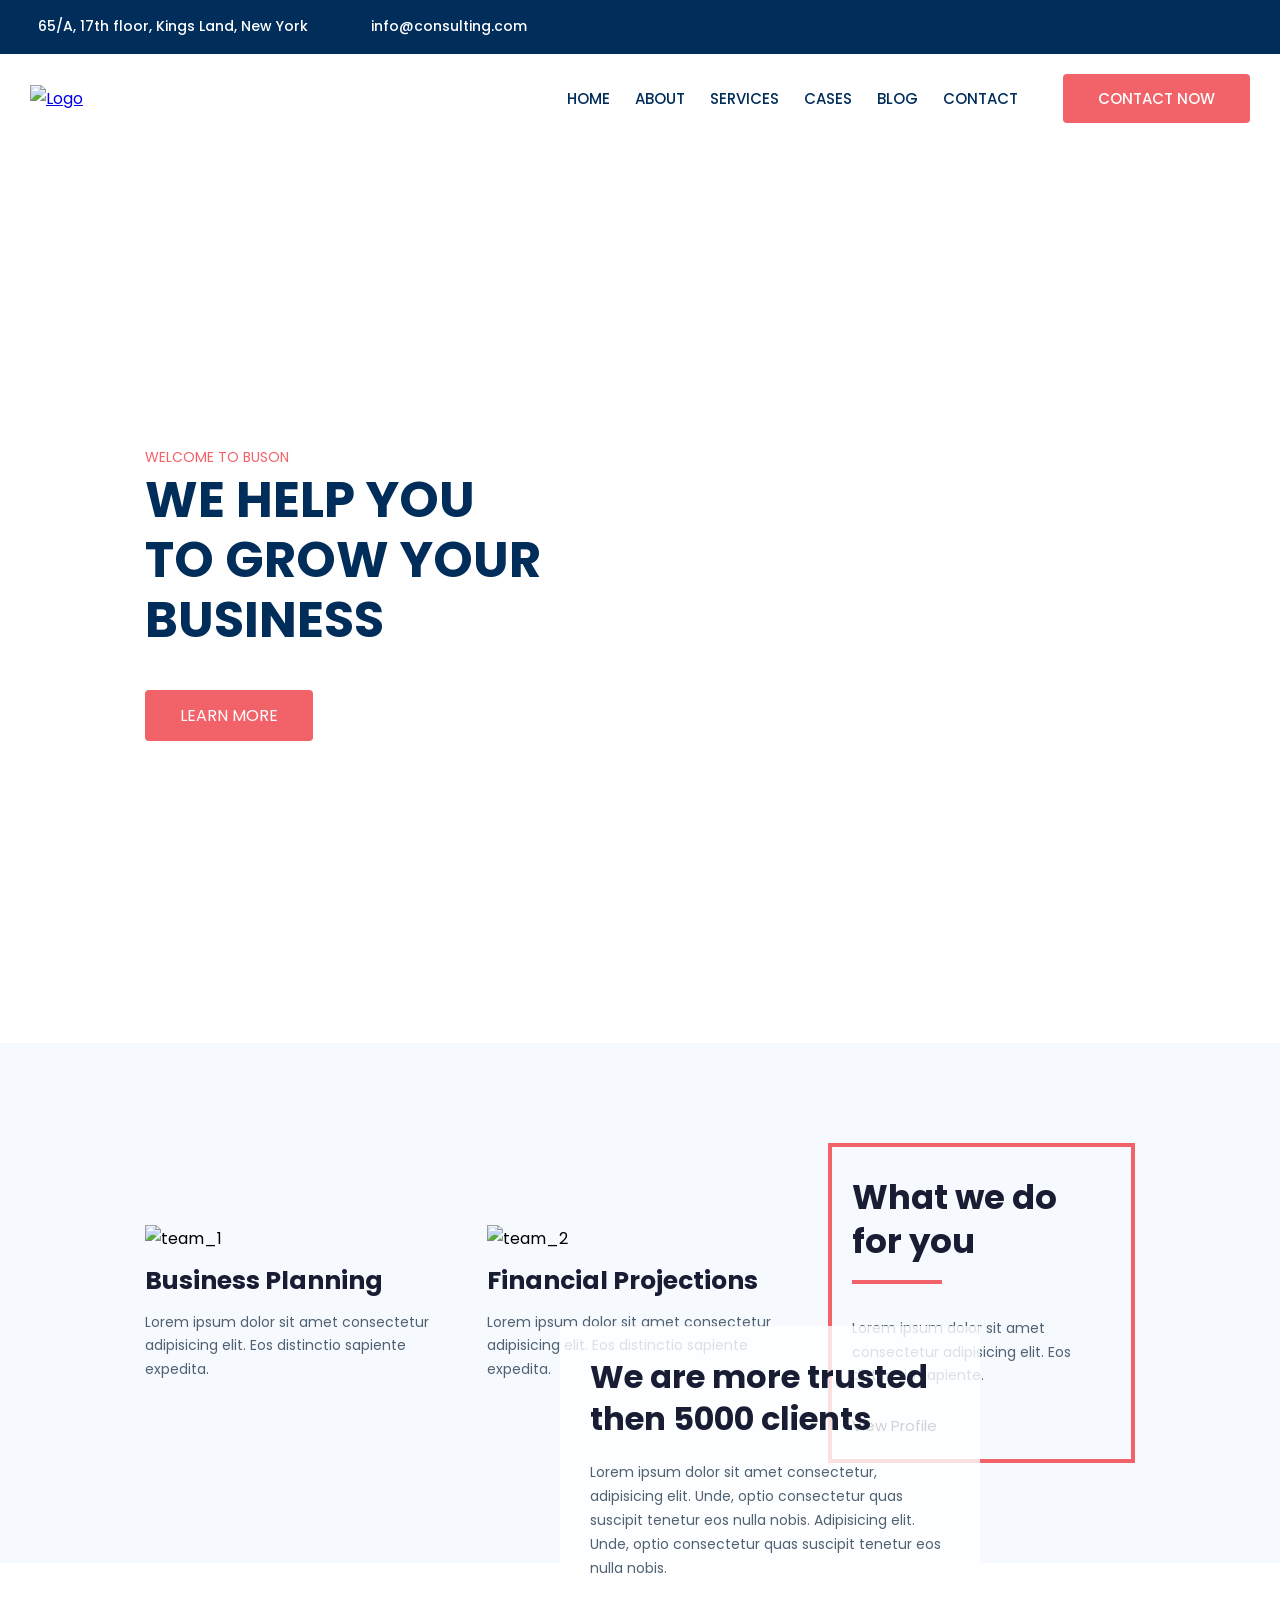
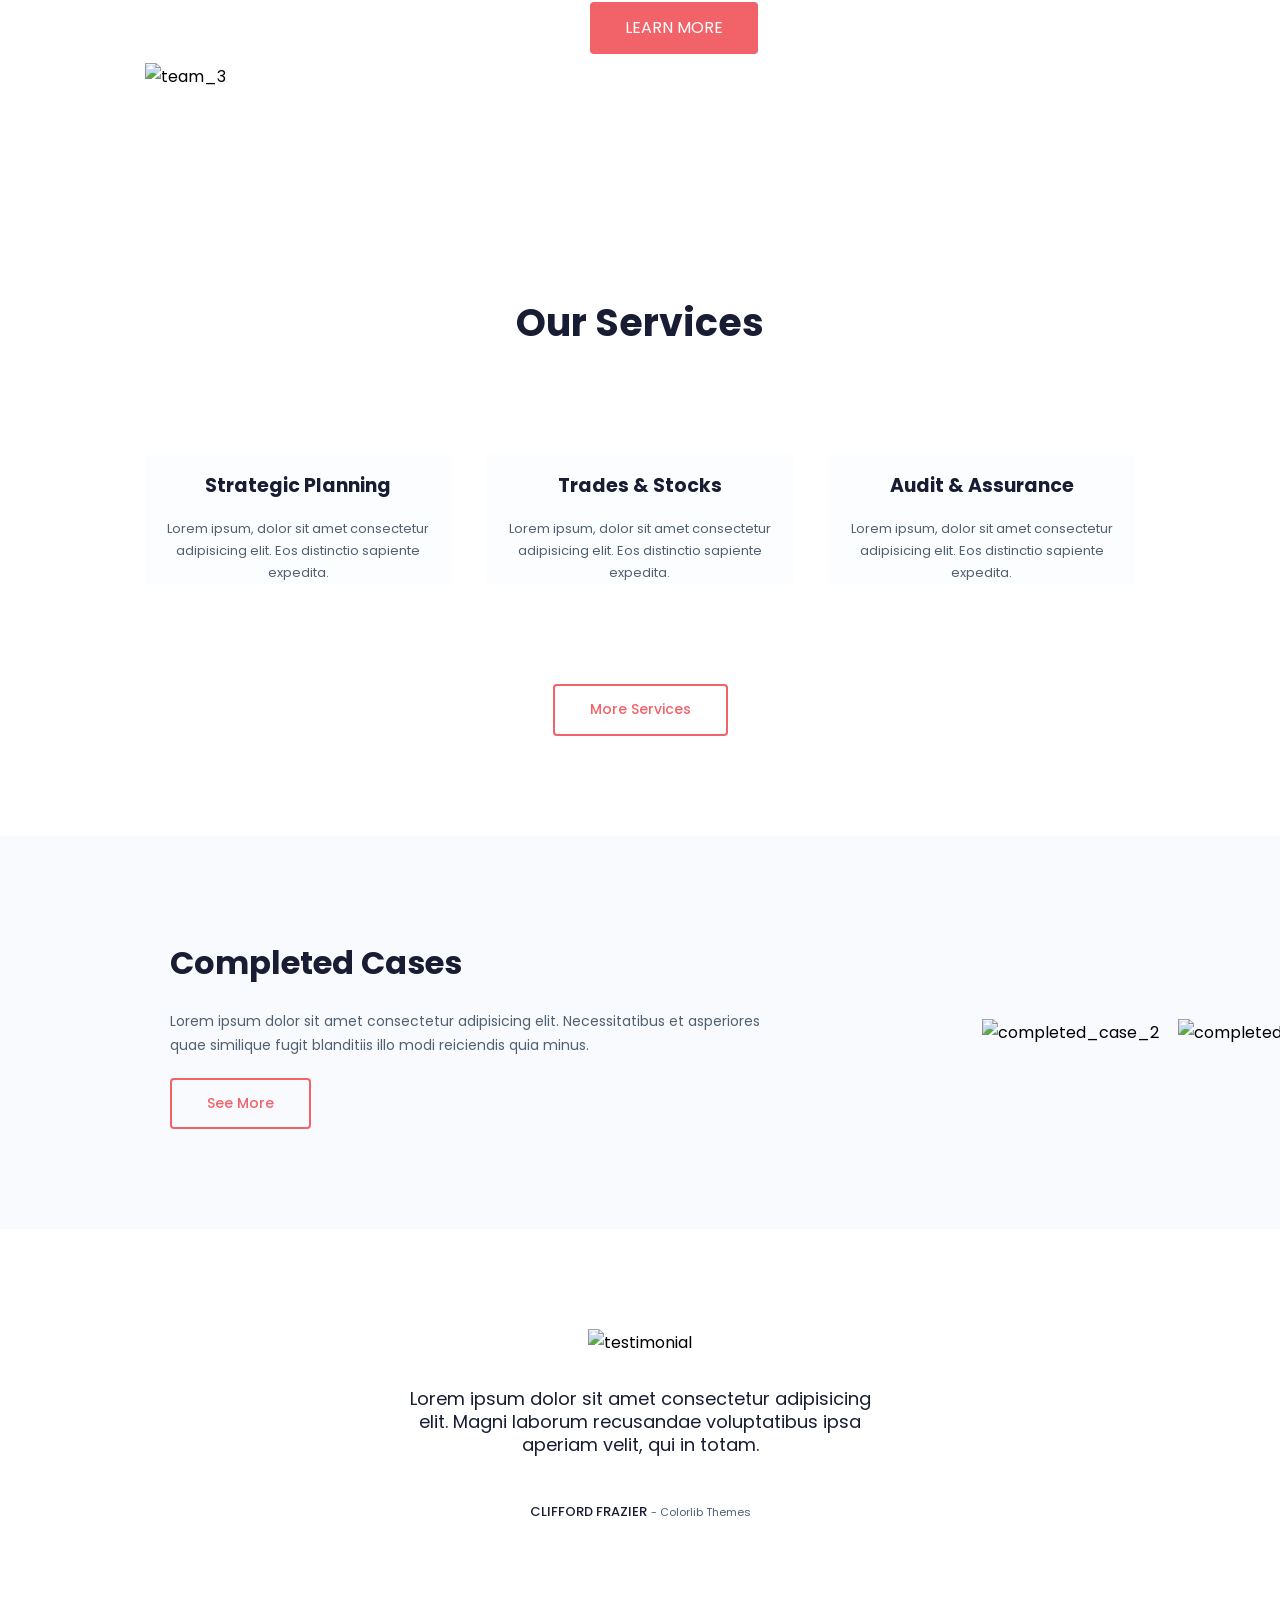
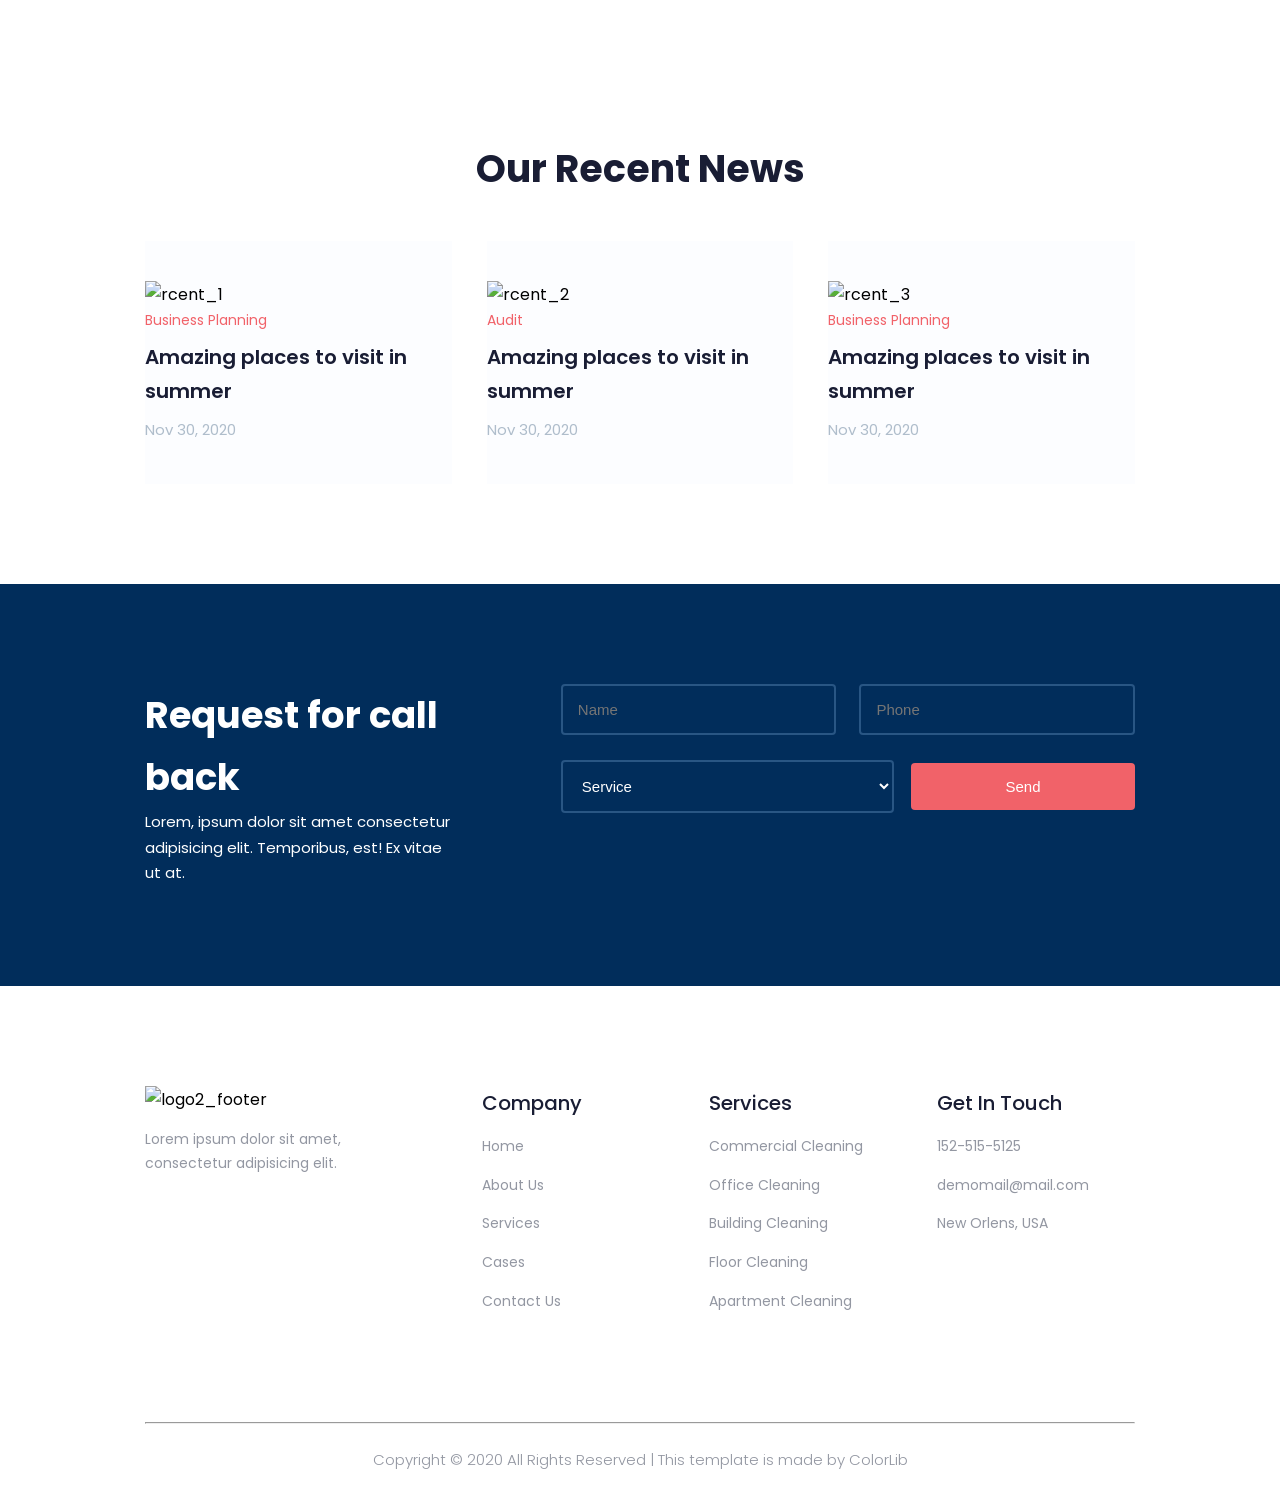
==== block-BNaaav/index.html @ 973ffc96 "update" ====
<!DOCTYPE html>
<html lang="en">
<head>
    <meta charset="UTF-8">
    <meta http-equiv="X-UA-Compatible" content="IE=edge">
    <meta name="viewport" content="width=device-width, initial-scale=1.0">
    <script src="https://kit.fontawesome.com/721dc3a700.js" crossorigin="anonymous"></script>
    <link rel="preconnect" href="https://fonts.gstatic.com">
    <link href="https://fonts.googleapis.com/css2?family=Poppins:wght@200;300;400;500;600;700;800&display=swap" rel="stylesheet">
    <link rel="stylesheet" href="assets/stylesheets/style.css">
    <title>Home | Checkpoint 3</title>
</head>
<body>
    <header>
        <div class="up-header">
            <div class="container flex">
                <ul class="flex up-head-left">
                    <li>
                        <a href="#">
                            <i class="fas fa-map-marker-alt"></i>
                        </a>
                    </li>
                    <li>
                        <p>65/A, 17th floor, Kings Land, New York</p>
                    </li>
                    <li>
                        <a href="#">
                            <i class="fas fa-envelope"></i>
                        </a>
                    </li>
                    <li>
                        <p>info@consulting.com</p>
                    </li>
                </ul>
                <ul class="flex up-head-right">
                    <li>
                        <a href="#">
                            <i class="fab fa-linkedin-in"></i>
                        </a>
                    </li>
                    <li>
                        <a href="#">
                            <i class="fab fa-twitter"></i>
                        </a>
                    </li>
                    <li>
                        <a href="#">
                            <i class="fab fa-facebook-f"></i>
                        </a>
                    </li>
                    <li>
                        <a href="#">
                            <i class="fab fa-google-plus-g"></i>
                        </a>
                    </li>
                </ul>
            </div>
        </div>
        <div class="down-header">
            <div class="container flex">
                <a class="down-head-left" href="#">
                    <img src="assets/media/logo/logo.png" alt="Logo">
                </a>
                <ul class="flex down-head-right">
                    <li>
                        <a href="index.html">Home</a>
                    </li>
                    <li>
                        <a href="about.html">About</a>
                    </li>
                    <li>
                        <a href="services.html">Services</a>
                    </li>
                    <li>
                        <a href="cases.html">Cases</a>
                    </li>
                    <li>
                        <a href="blog.html">Blog</a>
                    </li>
                    <li>
                        <a href="contact.html">Contact</a>
                    </li>
                    <li>
                        <a class="btn" href="#">Contact Now</a>
                    </li>
                </ul>
            </div>
        </div>
    </header>
    <main>
        <!--Home Section One-->
        <section class="home-section-one flex">
            <div class="sub-container one-one">
                <p>
                    Welcome to buson
                </p>
                <h2>
                    We help you <br> to grow your <br> business
                </h2>
                <a class="btn" href="#">Learn More</a>
            </div>
        </section>
        <!--Home Section Two-->
        <section class="home-section-two padding">
            <div class="sub-container flex">
                <article class="home-col-1-3">
                    <img src="assets/media/team/team_1.jpg" alt="team_1">
                    <h3>
                        Business Planning
                    </h3>
                    <p>
                        Lorem ipsum dolor sit amet consectetur adipisicing elit. Eos distinctio sapiente 
                        expedita.
                    </p>
                </article>
                <article class="home-col-1-3">
                    <img src="assets/media/team/team_2.jpg" alt="team_2">
                    <h3>
                        Financial Projections
                    </h3>
                    <p>
                        Lorem ipsum dolor sit amet consectetur adipisicing elit. Eos distinctio sapiente 
                        expedita.
                    </p>
                </article>
                <article class="home-col-1-3 home-col-1-3-third">
                    <h3>
                        What we do for you
                    </h3>
                    <hr>
                    <p>
                        Lorem ipsum dolor sit amet consectetur adipisicing elit. Eos distinctio sapiente.
                    </p>
                    <span>
                        <a href="#">View Profile</a>
                        <i class="fas fa-angle-double-right"></i>
                    </span>
                </article>
            </div>
        </section>
        <!--Home Section Three-->
        <section class="home-section-three padding">
            <article class="sub-container ">
                <figure class="">
                    <img src="assets/media/team/wetrusted.jpg" alt="team_3">
                </figure>
                <div class="home-section-three-down">
                    <h3>
                        We are more trusted then 5000 clients
                    </h3>
                    <p>
                        Lorem ipsum dolor sit amet consectetur, adipisicing elit. Unde, optio 
                        consectetur quas suscipit tenetur eos nulla nobis. Adipisicing elit. Unde, optio 
                        consectetur quas suscipit tenetur eos nulla nobis.
                    </p>
                    <a class="btn" href="#">Learn More</a>
                </div>
            </article>
        </section>
        <!--Home Section Four-->
        <section class="home-section-four padding">
            <div class="sub-container">
                <h2>
                    Our Services
                </h2>
                <div class="flex padding">
                    <ul class="home-col-1-3">
                        <li class="home-section-four-icon">
                            <i class="fas fa-clipboard-list"></i>
                        </li>
                        <li>
                            <h3>Strategic Planning</h3>
                        </li>
                        <li>
                            <p>Lorem ipsum, dolor sit amet consectetur adipisicing elit. Eos distinctio sapiente 
                                expedita.</p>
                        </li>
                    </ul>
                    <ul  class="home-col-1-3">
                        <li class="home-section-four-icon">
                            <i class="fas fa-book"></i>
                        </li>
                        <li>
                            <h3>Trades & Stocks</h3>
                        </li>
                        <li>
                            <p>Lorem ipsum, dolor sit amet consectetur adipisicing elit. Eos distinctio sapiente 
                                expedita.</p>
                        </li>
                    </ul>
                    <ul  class="home-col-1-3">
                        <li class="home-section-four-icon">
                            <i class="fas fa-scroll"></i>
                        </li>
                        <li>
                            <h3>Audit & Assurance</h3>
                        </li>
                        <li>
                            <p>Lorem ipsum, dolor sit amet consectetur adipisicing elit. Eos distinctio sapiente 
                                expedita.</p>
                        </li>
                    </ul>
                </div>
                <a class="btn2" href="#">More Services</a>
            </div>
        </section>
        <!--Home Section Five-->
        <section class="home-section-five padding">
            <div class="flex">
                <div class="home-section-five-left col-1-2">
                    <h2>
                        Completed Cases
                    </h2>
                    <p>
                        Lorem ipsum dolor sit amet consectetur adipisicing elit. Necessitatibus et 
                        asperiores quae similique fugit blanditiis illo modi reiciendis quia minus.
                    </p>
                    <a class="btn2" href="#">See More</a>
                </div>
                <figure class="home-section-five-right">
                    <img src="assets/media/cases/completed_case_2.png" alt="completed_case_2">
                    <img src="assets/media/cases/completed_case_1.png" alt="completed_case_1">
                    <img src="assets/media/cases/completed_case_2.png" alt="completed_case_2">
                </figure>
            </div>
        </section>
        <!--Home Section Six-->
        <section class="home-section-six padding">
            <div class="sub-container flex">
                <figure class="col-1-4 home-section-six-arrow">
                    <i class="fas fa-chevron-left"></i>
                </figure>
                <div class="col-1-2 home-section-six-center">
                    <img src="assets/media/testimonial/Homepage_testi.png" alt="testimonial">
                    <q>
                        Lorem ipsum dolor sit amet consectetur adipisicing elit. Magni laborum 
                        recusandae voluptatibus ipsa aperiam velit, qui in totam.
                    </q>
                    <figure>
                        <i class="fas fa-star"></i>
                        <i class="fas fa-star"></i>
                        <i class="fas fa-star"></i>
                        <i class="fas fa-star"></i>
                        <i class="fas fa-star"></i>
                    </figure>
                    <p class="home-section-six-center-first">CLIFFORD FRAZIER</p>
                    <p class="home-section-six-center-second">- Colorlib Themes</p>
                </div>
                <figure class="col-1-4 home-section-six-arrow">
                    <i class="fas fa-chevron-right"></i>
                </figure>
            </div>
        </section>
        <!--Home Section Seven-->
        <section class="home-section-seven padding">
            <div class="sub-container">
                <h2>
                    Our Recent News
                </h2>
                <div class="flex">
                    <article class="home-col-1-3">
                        <img src="assets/media/recent/rcent_1.png" alt="rcent_1">
                        <p>
                            Business Planning
                        </p>
                        <h3>
                            Amazing places to visit in summer
                        </h3>
                        <date>Nov 30, 2020</date>
                    </article>
                    <article class="home-col-1-3">
                        <img src="assets/media/recent/rcent_2.png" alt="rcent_2">
                        <p>
                            Audit
                        </p>
                        <h3>
                            Amazing places to visit in summer
                        </h3>
                        <date>Nov 30, 2020</date>
                    </article>
                    <article class="home-col-1-3">
                        <img src="assets/media/recent/rcent_3.png" alt="rcent_3">
                        <p>
                            Business Planning
                        </p>
                        <h3>
                            Amazing places to visit in summer
                        </h3>
                        <date>Nov 30, 2020</date>
                    </article>
                </div>
            </div>
        </section>
        <!--Home Section Eight-->
        <section class="home-section-eight padding">
            <div class="sub-container flex">
                <div class="home-col-1-3">
                    <h2>
                        Request for call back
                    </h2>
                    <p>
                        Lorem, ipsum dolor sit amet consectetur adipisicing elit. 
                        Temporibus, est! Ex vitae ut at. 
                    </p>
                </div>
                <form class="flex-60" action="index.html" method="POST">
                    <fieldset>
                        <div class="flex">
                            <input class="col-1-2 form-box" type="text" name="name" placeholder="Name">
                            <input class="col-1-2 form-box" type="text" name="phone" placeholder="Phone">
                        </div>
                        <div class="flex">
                            <select class="flex-60 form-box" name="Services">
                                <option value="Service">Service</option>
                                <option value="Service2">Service 2</option>
                                <option value="Service3">Service 3</option>
                            </select>
                            <input class="flex-40 form-box form-btn" type="submit" value="Send">
                        </div>
                    </fieldset>
                </form>
            </div>
        </section>
    </main>
    <footer class="footer">
       <div class="sub-container">
        <div class="flex padding">
            <div class="home-col-1-3 footer-first">
                <ul class="footer-first-up">
                    <li>
                        <img src="assets/media/logo/logo2_footer.png" alt="logo2_footer">
                    </li>
                    <li>
                        <p>
                            Lorem ipsum dolor sit amet, <br> consectetur adipisicing elit.
                        </p>
                    </li>
                </ul>
                <ul class="flex footer-first-down">
                    <li>
                        <a href="#"><i class="fab fa-facebook-square"></i></a>
                    </li>
                    <li>
                        <a href="#"><i class="fab fa-twitter-square"></i></a>
                    </li>
                    <li>
                        <a href="#"><i class="fab fa-linkedin"></i></a>
                    </li>
                    <li>
                        <a href="#"><i class="fab fa-pinterest-square"></i></a>
                    </li>
                </ul>
            </div>
            <ul class="col-1-4">
                <li>
                    <h3>Company</h3>
                </li>
                <li>
                    <p>Home</p>
                </li>
                <li>
                    <p>About Us</p>
                </li>
                <li>
                    <p>Services</p>
                </li>
                <li>
                    <p>Cases</p>
                </li>
                <li>
                    <p>Contact Us</p>
                </li>
            </ul>
            <ul class="col-1-4">
                <li>
                    <h3>Services</h3>
                </li>
                <li>
                    <p>Commercial Cleaning</p>
                </li>
                <li>
                    <p>Office Cleaning</p>
                </li>
                <li>
                    <p>Building Cleaning</p>
                </li>
                <li>
                    <p>Floor Cleaning</p>
                </li>
                <li>
                    <p>Apartment Cleaning</p>
                </li>
            </ul>
            <ul class="col-1-4">
                <li>
                    <h3>Get In Touch</h3>
                </li>
                <li>
                    <p>152-515-5125</p>
                </li>
                <li>
                    <p>demomail@mail.com</p>
                </li>
                <li>
                    <p>New Orlens, USA</p>
                </li>
            </ul>
        </div>
        <hr>
        <small>
            Copyright &copy; 2020 All Rights Reserved | This template is made by ColorLib
        </small>
       </div>
    </footer>
</body>
</html>
---- block-BNaaav/assets/stylesheets/style.css ----
/* http://meyerweb.com/eric/tools/css/reset/ 
   v2.0 | 20110126
   License: none (public domain)
*/

html, body, div, span, applet, object, iframe,
h1, h2, h3, h4, h5, h6, p, blockquote, pre,
a, abbr, acronym, address, big, cite, code,
del, dfn, em, img, ins, kbd, q, s, samp,
small, strike, strong, sub, sup, tt, var,
b, u, i, center,
dl, dt, dd, ol, ul, li,
fieldset, form, label, legend,
table, caption, tbody, tfoot, thead, tr, th, td,
article, aside, canvas, details, embed, 
figure, figcaption, footer, header, hgroup, 
menu, nav, output, ruby, section, summary,
time, mark, audio, video {
	margin: 0;
	padding: 0;
	border: 0;
	font-size: 100%;
	font: inherit;
	vertical-align: baseline;
}
/* HTML5 display-role reset for older browsers */
article, aside, details, figcaption, figure, 
footer, header, hgroup, menu, nav, section {
	display: block;
}
body {
	line-height: 1;
}
ol, ul {
	list-style: none;
}
blockquote, q {
	quotes: none;
}
blockquote:before, blockquote:after,
q:before, q:after {
	content: '';
	content: none;
}
table {
	border-collapse: collapse;
	border-spacing: 0;
}

/*Custom Style*/

/*General*/

*, *::before, *::after{
    box-sizing: border-box;
}
.container{
    max-width: 1300px;
    margin: 0 auto;
    padding: 0 30px;
}
.sub-container{
    max-width: 1050px;
    margin: 0 auto;
    padding: 0 30px;
}
.flex{
    display: flex;
    justify-content: space-between;
    align-items: center;
}
body{
    font-family: 'Poppins', sans-serif;
    line-height: 1.7;
}
:root{
    --primary: #012d5b; /*normal heading*/
    --second: #f16269; /*button*/
    --third: #191d34; /* home page flex col h3*/
    --four: #506172; /*home page flex para*/
}
.btn{
    display: inline-block;
    text-decoration: none;
    color: #ffffff;
    padding: 12px 35px;
    text-transform: uppercase;
    background-color: var(--second);
    border-radius: 4px;
}
.btn2{
    display: inline-block;
    text-decoration: none;
    color: var(--second);
    padding: 12px 35px;
    border: 2px solid var(--second);
    border-radius: 4px;
    font-size: 14px;
    font-weight: 500;
}
.padding{
    padding: 100px 0;
}
.flex-60{
    flex: 0 1 58%;
}
.col-1-2{
    flex: 0 1 48%;
}
.flex-40{
    flex: 0 1 39%;
}
.home-col-1-3{
    flex: 0 1 31%;
}
.col-1-4{
    flex: 0 1 20%;
}
.flex-36{
    flex: 0 1 36%;
}
h1, h2, h3, h4 {
    color: var(--third);
    font-weight: 700;
    font-size: 25px;
}
p{
    color: var(--four);
    font-size: 14px;
}

/*Header*/

.up-header{
    padding: 15px 0;
    background-color: var(--primary);
    color: #ffffff;
    font-size: 14px;
    font-weight: 500;
}
.up-header a{
    color: #ffffff;
    font-size: 14px;
}
.up-head-left a{
    margin-right: 08px;
}
.up-head-left p{
    margin-right: 55px;
    color: #ffffff;
}
.up-head-right a{
    margin-left: 25px;
}
.down-header{
    padding: 20px 0;
}
.down-head-right a{
    text-decoration: none;
    color: var(--primary);
    text-transform: uppercase;
    font-size: 15px;
    font-weight: 500;
    margin-left: 25px;
}
.down-head-right .btn{
    color: #ffffff;
    margin-left: 45px;
}

/*Home Page*/

/*Section One*/

.one-one{
    flex: 0 1 100%;
}
.home-section-one{
    background: url(../media/hero/h1_hero.jpg) no-repeat;
    height: 100vh;
    background-size: cover;
    align-items:center;
}
.home-section-one p{
    color: var(--second);
    font-size: 14px;
    text-transform: uppercase;
}
.home-section-one h2{
    font-size: 50px;
    color: var(--primary);
    text-transform: uppercase;
    line-height: 1.2;
    padding-bottom: 40px;
}

/*Section Two*/

.home-section-two{
    background-color: #f6f9fe;
}
.home-col-1-3 img{
    width: 100%;
}
.home-col-1-3 h3{
    padding: 8px 0;
}
.home-col-1-3 p{
    font-size: 14px;
}
.home-col-1-3 hr{
    display: inline-block;
    width: 90px;
    border: 2px solid var(--second);
    margin-bottom: 25px;
}
.home-col-1-3-third{
    padding: 20px;
    border: 4px solid var(--second);
    align-self: stretch;
}
.home-col-1-3-third h3{
    font-size: 34px;
    line-height: 1.3;
}
.home-col-1-3-third span{
    display: inline-block;
    color: var(--third);
    font-size: 15px;
    padding-top: 25px;
}
.home-col-1-3-third a{
    text-decoration: none;
    color: var(--third);
}
.home-col-1-3-third i{
    font-size: 11px;
}

/*Section Three*/

/*.home-section-three .flex{
    justify-content: center;
}*/
.home-section-three{
    position: relative;
}
.home-section-three img{
    width: 50%;
}
.home-section-three-down{
    position: absolute;
    bottom: 107px;
    left: 560px;
    right: 300px;
    background-color: rgba(255,255,255, 0.8);
    padding: 30px;
}
.home-section-three h3{
    font-size: 32px;
    line-height: 1.3;
}
.home-section-three p{
    padding: 22px 0;
}

/*Section Four*/

.home-section-four{
    text-align: center;
}
.home-section-four h2{
    font-size: 38px;
    font-weight: 700;
}
.home-section-four .home-section-four-icon{
    font-size: 39px;
}
.home-section-four h3{
    font-size: 19px;
    padding: 15px 0;
}
.home-section-four p{
    font-size: 13px;
}
.home-section-four .home-col-1-3{
    background-color: #fcfdff;
}

/*Section Five*/

.home-section-five{
    background-color: #f8fafe;
    overflow: hidden;
}
.home-section-five h2{
    font-size: 32px;
}
.home-section-five p{
    padding: 20px 0;
}
.home-section-five-left{
    position: relative;
    left: 170px;
}
.home-section-five-right img{
    width: 30%;
    margin-right: 15px;
}
.home-section-five-right{
    position: relative;
    left: 282px;
}
/*Section Six*/

.home-section-six{
    text-align: center;
}
.home-section-six-arrow i{
    font-size: 15px;
    color:#989a9c;
}
.home-section-six-center img{
    width: 20%;
}
.home-section-six-center q{
    display: inline-block;
    padding: 30px 0;
    font-size: 18px;
    line-height: 1.3;
    color: var(--third);
}
.home-section-six-center i{
    color: #fbba42;
    font-size: 13px;
}
.home-section-six-center p{
    padding: 14px 0;
}
.home-section-six-center-first{
    display: inline-block;
    color: var(--third);
    text-transform: uppercase;
    font-size: 13px;
    font-weight: 500;
}
.home-section-six-center-second{
    display: inline-block;
    font-size: 11px;
}

/*Section Seven*/

.home-section-seven h2{
    text-align: center;
    font-size: 38px;
    font-weight: 700;
    padding-bottom: 40px;
}
.home-section-seven .home-col-1-3{
    background-color: #fcfdff;
    padding: 40px 0;
}
.home-section-seven img{
    width: 100%;
}
.home-section-seven p{
    color: var(--second);
    font-size: 14px;
}
.home-section-seven h3{
    font-size: 20px;
    font-weight: 600;
}
.home-section-seven date{
    color: #afbdcb;
    font-size: 15px;
}

/*Section Eight*/

.home-section-eight{
    background-color: var(--primary);
}
.home-section-eight h2{
    color: #ffffff;
    font-size: 37px;
}
.home-section-eight p{
    color: #ffffff;
    font-size: 15px;
}
.home-section-eight form{
    align-self: flex-start;
}
.home-section-eight .form-box{
    display: block;
    width: 100%;
    text-decoration: none;
    font-size: 15px;
    padding: 15px 15px;
    margin-bottom: 25px;
    color: white;
    background-color: var(--primary); 
    border: 2px solid #295684;
    border-radius: 4px;
}
.home-section-eight .form-btn{
    border: 0;
    background-color: var(--second);
}

/*Footer*/

.footer .flex{
    align-items: flex-start;
}
.footer-first-up img{
    width: 40%;
}
.footer-first .flex{
    justify-content: left;
}
.footer-first-down{
    padding-top: 30px;
}
.footer-first-down a{
    text-decoration: none;  
    margin-right: 15px;
    font-size: 15px;
    color: black;
}
.footer h3{
    font-weight: 500;
    font-size: 20px;
}
.footer p{
    color: #9397a2;
    padding-top: 15px;
}
.footer hr{
    color: #9397a2;
}
.footer small{
    display: flex;
    justify-content: center;
    font-size: 15px;
    font-weight: 300;
    color: #9397a2;
    padding: 15px 0;
}

/*About Page*/

.hero-header{
    background: url(../media/hero/about_hero.jpg) no-repeat center center;
    background-size: cover;
    height: 250px;
    justify-content: center;
}
.hero-header h2{
    font-size: 35px;
    font-weight: 700;
    color: #ffffff;
}

/*Services Page*/

.services-hero-header{
    background: url(../media/hero/services_hero.jpg) no-repeat center center;
    background-size: cover;
    height: 250px;
    justify-content: center;
}
.services-hero-header h2{
    font-size: 35px;
    font-weight: 700;
    color: #ffffff;
}

/*Cases Page*/

.cases-hero-header{
    background: url(../media/hero/cases_hero.jpg) no-repeat center center;
    background-size: cover;
    height: 250px;
    justify-content: center;
}
.cases-hero-header h2{
    font-size: 35px;
    font-weight: 700;
    color: #ffffff;
}

/**/
.cases-show{
    padding: 120px 0;
}
.cases-show img{
    width: 100%;
}
.cases-show .flex{
    flex-wrap: wrap;
}
.cases-img{
    position: relative;
    margin-bottom: 20px;
}
.cases-show span{
    position: absolute;
    padding: 8px 8px;
    background-color: rgb(255,255,255);
    left: 0px;
    bottom: 0px;
    right: 40px;
}
.cases-show h3{
    font-size: 17px;
    line-height: 1.2;
}
.cases-show p{
    font-size: 13px;
}

/*Blog Page*/

/*General*/
.blog-h2 h2{
    font-size: 21px;
    font-weight: 500;
}
.blog-p p{
    font-size: 13px;
    font-weight: 400;
}
.blog-bb{
    border-bottom: 1px solid #eeeeee;
    padding: 10px 0;
}
.margin-btm{
    margin-bottom: 50px;
}
.blog-hero-header{
    background: url(../media/hero/blog_hero.jpg) no-repeat center center;
    background-size: cover;
    height: 250px;
    justify-content: center;
}
.bcg-tag{
    padding: 3px 15px;
    background-color: #ffffff;
    border: 1px solid #ebebeb;
}
.just-wrap{
    flex-wrap: wrap;
    justify-content: left;
}

/*Blog-Articles*/

.blog-hero-header h2{
    font-size: 35px;
    font-weight: 700;
    color: #ffffff;
}
.blog-article{
    position: relative;
    box-shadow: 1px 1px 20px rgba(0,0,0,0.1);
}
.blog-article img{
    width: 100%;
}
.blog-article .blog-date{
    position: absolute;
    left: 30px;
    bottom: 200px;
    background-color: #F16269;
    border-radius: 5px;
    padding: 7px 21px;
}
.blog-article .blog-date p{
    color: #ffffff;
    font-size: 15px;
    font-weight: 500;
}
.blog-article .blog-date .blog-date-up{
    font-size: 22px;
    font-weight: 600;
    text-align: center;
}
.blog-article .blog-down{
    padding: 20px;
}
.blog-article .blog-down h2{
    font-size: 23px;
    padding: 10px 0;
}
.blog-article .blog-down p{
    font-size: 13px;
    font-weight: 500;
}
.blog-article .blog-down .flex{
    justify-content: left;
}
.blog-article .blog-down li{
    margin-right: 10px;
    padding: 22px 0;
    color: #999999;
    font-size: 12px;
}
.blog-nav .blog-nav-flex{
    display: flex;
    justify-content: center;
}
.blog-nav a{
    text-decoration: none;
    color: #898989;
    padding: 8px 18px;
    border: 1px solid #F0E9FF;
    margin: 10px;
}
.blog-nav .second-btn a{
    background-color: #FBF9FF;
}

/*Blog-Right Columns*/

.blog-right{
    align-self: flex-start;
}
.bcg-color{
    background-color: #FBF9FF;
    padding: 20px 40px;
    margin-bottom: 30px;
}

.blog-search input[type=text] , .blog-news input[type=text] {
    font-size: 13px;
    font-family: 'Poppins', sans-serif;
    font-weight: 500;
    padding: 14px;
    width: 85%;
    background-color: #ffffff;
    border: 2px solid #F0E9FF;
}
.blog-search i{
    width: 15%;
    font-size: 13px;
    color: #ffffff;
    background-color: #F16269;
    padding: 18px 10px;
    text-align: center;
}
.blog-search input[type=submit], .blog-news input[type=submit] {
    width: 100%;
    font-family: 'Poppins', sans-serif;
    font-size: 13px;
    text-transform: uppercase;
    color: #F16269;
    background-color: #ffffff;
    border: 1px solid #F16269;
    padding: 17px 0;
    margin-top: 16px;
    letter-spacing: 2px;
}
.blog-post .flex{
    justify-content: left;
}
.blog-post img{
    flex: 0 1 20%;
    margin: 10px 0;
    margin-right: 15px;
}
.blog-post span h2{
    font-size: 14px;
}
.blog-post span p{
    font-size: 11px;
}
.blog-tag ul{
    padding: 25px 0;
}
.blog-tag li{
    margin: 4px 6px;
}
.blog-feed img{
    margin-top: 8px;
    margin-right: 09px;
}
.blog-feed ul{
    padding: 25px 0;
}
.blog-news input[type=text] {
    width: 100%;
}
.blog-news form{
    padding: 25px 0;
}
.blog-footer{
    background-color: #F8FAFE;
}

/*Contact Section*/

.contact-hero-header{
    background: url(../media/hero/contact_hero.jpg) no-repeat center center;
    background-size: cover;
    height: 250px;
    justify-content: center;
}
.contact-hero-header h2{
    font-size: 35px;
    font-weight: 700;
    color: #ffffff;
}
.contact-form{
    margin-bottom: 100px;
}
.contact-left h2{
    font-size: 30px;
}
.form-control{
    display: block;
    width: 100%;
    font-family: 'Poppins', sans-serif;
    padding: 15px 15px;
    border: 2px solid #E5E6E9;
    border-radius: 5px;
    color: #999999;
    margin-top: 25px;
    font-weight: 300;
}
.contact-left input[type=submit] {
    color: #F16269;
    background-color: #ffffff;
    font-size: 14px;
    text-transform: uppercase;
    letter-spacing: 2px;
    border: 1px solid #F16269;
    padding: 14px 38px;
}
.contact-right{
    align-items: flex-start;
}
.contact-right .flex{
    justify-content: left;
}
.contact-right i{
    font-size: 30px;
    color: #8F9195;
    margin-right: 20px;
}
.contact-right .col-1-4{
    text-align: center;
}
.contact-right h3{
    font-size: 18px;
    padding: 0%;
}
.contact-right .contact-space{
    padding-bottom: 30px;
}
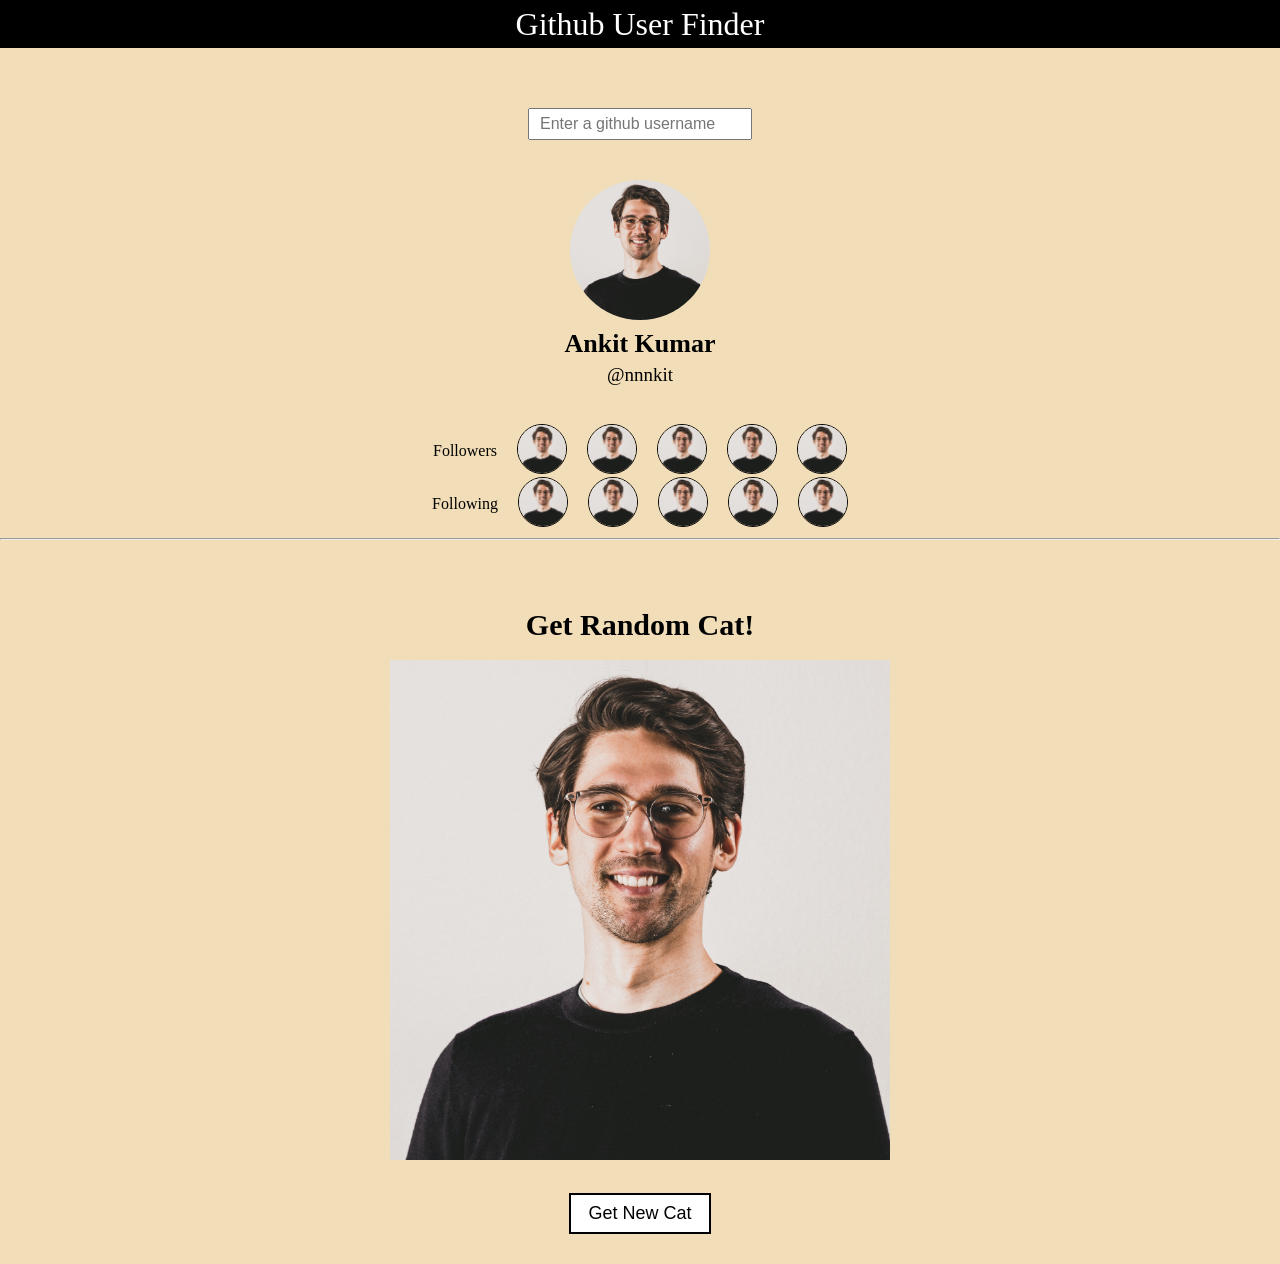
==== commit 4b72672a: "update" ====
--- a/block-BNaaav/index.html
+++ b/block-BNaaav/index.html
@@ -4,413 +4,71 @@
     <meta charset="UTF-8">
     <meta http-equiv="X-UA-Compatible" content="IE=edge">
     <meta name="viewport" content="width=device-width, initial-scale=1.0">
-    <script src="https://kit.fontawesome.com/721dc3a700.js" crossorigin="anonymous"></script>
-    <link rel="preconnect" href="https://fonts.gstatic.com">
-    <link href="https://fonts.googleapis.com/css2?family=Poppins:wght@200;300;400;500;600;700;800&display=swap" rel="stylesheet">
-    <link rel="stylesheet" href="assets/stylesheets/style.css">
-    <title>Home | Checkpoint 3</title>
+    <link rel="stylesheet" href="./style.css">
+    <title>Fetching Data</title>
 </head>
 <body>
     <header>
-        <div class="up-header">
-            <div class="container flex">
-                <ul class="flex up-head-left">
+        <h1>Github User Finder</h1>
+    </header>
+    <main>
+        <section class="container">
+            <input type="text" placeholder="Enter a github username">
+            <div class="user">
+                <img src="./assets/images/user.jpg" alt="" class="userPhoto">
+                <h3 class="userName">Ankit Kumar</h3>
+                <p class="userLink">@nnnkit</p>
+            </div>
+            <div class="list flex">
+                <p>Followers</p>
+                <ul class="flex followers">
                     <li>
-                        <a href="#">
-                            <i class="fas fa-map-marker-alt"></i>
-                        </a>
+                        <img src="./assets/images/user.jpg" alt="">
                     </li>
                     <li>
-                        <p>65/A, 17th floor, Kings Land, New York</p>
+                        <img src="./assets/images/user.jpg" alt="">
                     </li>
                     <li>
-                        <a href="#">
-                            <i class="fas fa-envelope"></i>
-                        </a>
+                        <img src="./assets/images/user.jpg" alt="">
                     </li>
                     <li>
-                        <p>info@consulting.com</p>
-                    </li>
-                </ul>
-                <ul class="flex up-head-right">
-                    <li>
-                        <a href="#">
-                            <i class="fab fa-linkedin-in"></i>
-                        </a>
+                        <img src="./assets/images/user.jpg" alt="">
                     </li>
                     <li>
-                        <a href="#">
-                            <i class="fab fa-twitter"></i>
-                        </a>
-                    </li>
-                    <li>
-                        <a href="#">
-                            <i class="fab fa-facebook-f"></i>
-                        </a>
-                    </li>
-                    <li>
-                        <a href="#">
-                            <i class="fab fa-google-plus-g"></i>
-                        </a>
+                        <img src="./assets/images/user.jpg" alt="">
                     </li>
                 </ul>
             </div>
-        </div>
-        <div class="down-header">
-            <div class="container flex">
-                <a class="down-head-left" href="#">
-                    <img src="assets/media/logo/logo.png" alt="Logo">
-                </a>
-                <ul class="flex down-head-right">
-                    <li>
-                        <a href="index.html">Home</a>
-                    </li>
-                    <li>
-                        <a href="about.html">About</a>
-                    </li>
-                    <li>
-                        <a href="services.html">Services</a>
-                    </li>
-                    <li>
-                        <a href="cases.html">Cases</a>
-                    </li>
-                    <li>
-                        <a href="blog.html">Blog</a>
-                    </li>
-                    <li>
-                        <a href="contact.html">Contact</a>
-                    </li>
-                    <li>
-                        <a class="btn" href="#">Contact Now</a>
-                    </li>
+            <div class="list flex">
+                <p>Following</p>
+                <ul class="flex following">
+                        <li>
+                            <img src="./assets/images/user.jpg" alt="">
+                        </li>
+                        <li>
+                            <img src="./assets/images/user.jpg" alt="">
+                        </li>
+                        <li>
+                            <img src="./assets/images/user.jpg" alt="">
+                        </li>
+                        <li>
+                            <img src="./assets/images/user.jpg" alt="">
+                        </li>
+                        <li>
+                            <img src="./assets/images/user.jpg" alt="">
+                        </li>
                 </ul>
             </div>
-        </div>
-    </header>
-    <main>
-        <!--Home Section One-->
-        <section class="home-section-one flex">
-            <div class="sub-container one-one">
-                <p>
-                    Welcome to buson
-                </p>
-                <h2>
-                    We help you <br> to grow your <br> business
-                </h2>
-                <a class="btn" href="#">Learn More</a>
+        </section>
+        <hr>
+        <section class="container">
+            <div class="cat">
+                <h2>Get Random Cat!</h2>
+                <img src="./assets/images/user.jpg" alt="" class="catImg">
             </div>
-        </section>
-        <!--Home Section Two-->
-        <section class="home-section-two padding">
-            <div class="sub-container flex">
-                <article class="home-col-1-3">
-                    <img src="assets/media/team/team_1.jpg" alt="team_1">
-                    <h3>
-                        Business Planning
-                    </h3>
-                    <p>
-                        Lorem ipsum dolor sit amet consectetur adipisicing elit. Eos distinctio sapiente 
-                        expedita.
-                    </p>
-                </article>
-                <article class="home-col-1-3">
-                    <img src="assets/media/team/team_2.jpg" alt="team_2">
-                    <h3>
-                        Financial Projections
-                    </h3>
-                    <p>
-                        Lorem ipsum dolor sit amet consectetur adipisicing elit. Eos distinctio sapiente 
-                        expedita.
-                    </p>
-                </article>
-                <article class="home-col-1-3 home-col-1-3-third">
-                    <h3>
-                        What we do for you
-                    </h3>
-                    <hr>
-                    <p>
-                        Lorem ipsum dolor sit amet consectetur adipisicing elit. Eos distinctio sapiente.
-                    </p>
-                    <span>
-                        <a href="#">View Profile</a>
-                        <i class="fas fa-angle-double-right"></i>
-                    </span>
-                </article>
-            </div>
-        </section>
-        <!--Home Section Three-->
-        <section class="home-section-three padding">
-            <article class="sub-container ">
-                <figure class="">
-                    <img src="assets/media/team/wetrusted.jpg" alt="team_3">
-                </figure>
-                <div class="home-section-three-down">
-                    <h3>
-                        We are more trusted then 5000 clients
-                    </h3>
-                    <p>
-                        Lorem ipsum dolor sit amet consectetur, adipisicing elit. Unde, optio 
-                        consectetur quas suscipit tenetur eos nulla nobis. Adipisicing elit. Unde, optio 
-                        consectetur quas suscipit tenetur eos nulla nobis.
-                    </p>
-                    <a class="btn" href="#">Learn More</a>
-                </div>
-            </article>
-        </section>
-        <!--Home Section Four-->
-        <section class="home-section-four padding">
-            <div class="sub-container">
-                <h2>
-                    Our Services
-                </h2>
-                <div class="flex padding">
-                    <ul class="home-col-1-3">
-                        <li class="home-section-four-icon">
-                            <i class="fas fa-clipboard-list"></i>
-                        </li>
-                        <li>
-                            <h3>Strategic Planning</h3>
-                        </li>
-                        <li>
-                            <p>Lorem ipsum, dolor sit amet consectetur adipisicing elit. Eos distinctio sapiente 
-                                expedita.</p>
-                        </li>
-                    </ul>
-                    <ul  class="home-col-1-3">
-                        <li class="home-section-four-icon">
-                            <i class="fas fa-book"></i>
-                        </li>
-                        <li>
-                            <h3>Trades & Stocks</h3>
-                        </li>
-                        <li>
-                            <p>Lorem ipsum, dolor sit amet consectetur adipisicing elit. Eos distinctio sapiente 
-                                expedita.</p>
-                        </li>
-                    </ul>
-                    <ul  class="home-col-1-3">
-                        <li class="home-section-four-icon">
-                            <i class="fas fa-scroll"></i>
-                        </li>
-                        <li>
-                            <h3>Audit & Assurance</h3>
-                        </li>
-                        <li>
-                            <p>Lorem ipsum, dolor sit amet consectetur adipisicing elit. Eos distinctio sapiente 
-                                expedita.</p>
-                        </li>
-                    </ul>
-                </div>
-                <a class="btn2" href="#">More Services</a>
-            </div>
-        </section>
-        <!--Home Section Five-->
-        <section class="home-section-five padding">
-            <div class="flex">
-                <div class="home-section-five-left col-1-2">
-                    <h2>
-                        Completed Cases
-                    </h2>
-                    <p>
-                        Lorem ipsum dolor sit amet consectetur adipisicing elit. Necessitatibus et 
-                        asperiores quae similique fugit blanditiis illo modi reiciendis quia minus.
-                    </p>
-                    <a class="btn2" href="#">See More</a>
-                </div>
-                <figure class="home-section-five-right">
-                    <img src="assets/media/cases/completed_case_2.png" alt="completed_case_2">
-                    <img src="assets/media/cases/completed_case_1.png" alt="completed_case_1">
-                    <img src="assets/media/cases/completed_case_2.png" alt="completed_case_2">
-                </figure>
-            </div>
-        </section>
-        <!--Home Section Six-->
-        <section class="home-section-six padding">
-            <div class="sub-container flex">
-                <figure class="col-1-4 home-section-six-arrow">
-                    <i class="fas fa-chevron-left"></i>
-                </figure>
-                <div class="col-1-2 home-section-six-center">
-                    <img src="assets/media/testimonial/Homepage_testi.png" alt="testimonial">
-                    <q>
-                        Lorem ipsum dolor sit amet consectetur adipisicing elit. Magni laborum 
-                        recusandae voluptatibus ipsa aperiam velit, qui in totam.
-                    </q>
-                    <figure>
-                        <i class="fas fa-star"></i>
-                        <i class="fas fa-star"></i>
-                        <i class="fas fa-star"></i>
-                        <i class="fas fa-star"></i>
-                        <i class="fas fa-star"></i>
-                    </figure>
-                    <p class="home-section-six-center-first">CLIFFORD FRAZIER</p>
-                    <p class="home-section-six-center-second">- Colorlib Themes</p>
-                </div>
-                <figure class="col-1-4 home-section-six-arrow">
-                    <i class="fas fa-chevron-right"></i>
-                </figure>
-            </div>
-        </section>
-        <!--Home Section Seven-->
-        <section class="home-section-seven padding">
-            <div class="sub-container">
-                <h2>
-                    Our Recent News
-                </h2>
-                <div class="flex">
-                    <article class="home-col-1-3">
-                        <img src="assets/media/recent/rcent_1.png" alt="rcent_1">
-                        <p>
-                            Business Planning
-                        </p>
-                        <h3>
-                            Amazing places to visit in summer
-                        </h3>
-                        <date>Nov 30, 2020</date>
-                    </article>
-                    <article class="home-col-1-3">
-                        <img src="assets/media/recent/rcent_2.png" alt="rcent_2">
-                        <p>
-                            Audit
-                        </p>
-                        <h3>
-                            Amazing places to visit in summer
-                        </h3>
-                        <date>Nov 30, 2020</date>
-                    </article>
-                    <article class="home-col-1-3">
-                        <img src="assets/media/recent/rcent_3.png" alt="rcent_3">
-                        <p>
-                            Business Planning
-                        </p>
-                        <h3>
-                            Amazing places to visit in summer
-                        </h3>
-                        <date>Nov 30, 2020</date>
-                    </article>
-                </div>
-            </div>
-        </section>
-        <!--Home Section Eight-->
-        <section class="home-section-eight padding">
-            <div class="sub-container flex">
-                <div class="home-col-1-3">
-                    <h2>
-                        Request for call back
-                    </h2>
-                    <p>
-                        Lorem, ipsum dolor sit amet consectetur adipisicing elit. 
-                        Temporibus, est! Ex vitae ut at. 
-                    </p>
-                </div>
-                <form class="flex-60" action="index.html" method="POST">
-                    <fieldset>
-                        <div class="flex">
-                            <input class="col-1-2 form-box" type="text" name="name" placeholder="Name">
-                            <input class="col-1-2 form-box" type="text" name="phone" placeholder="Phone">
-                        </div>
-                        <div class="flex">
-                            <select class="flex-60 form-box" name="Services">
-                                <option value="Service">Service</option>
-                                <option value="Service2">Service 2</option>
-                                <option value="Service3">Service 3</option>
-                            </select>
-                            <input class="flex-40 form-box form-btn" type="submit" value="Send">
-                        </div>
-                    </fieldset>
-                </form>
-            </div>
+            <button class="catBtn">Get New Cat</button>
         </section>
     </main>
-    <footer class="footer">
-       <div class="sub-container">
-        <div class="flex padding">
-            <div class="home-col-1-3 footer-first">
-                <ul class="footer-first-up">
-                    <li>
-                        <img src="assets/media/logo/logo2_footer.png" alt="logo2_footer">
-                    </li>
-                    <li>
-                        <p>
-                            Lorem ipsum dolor sit amet, <br> consectetur adipisicing elit.
-                        </p>
-                    </li>
-                </ul>
-                <ul class="flex footer-first-down">
-                    <li>
-                        <a href="#"><i class="fab fa-facebook-square"></i></a>
-                    </li>
-                    <li>
-                        <a href="#"><i class="fab fa-twitter-square"></i></a>
-                    </li>
-                    <li>
-                        <a href="#"><i class="fab fa-linkedin"></i></a>
-                    </li>
-                    <li>
-                        <a href="#"><i class="fab fa-pinterest-square"></i></a>
-                    </li>
-                </ul>
-            </div>
-            <ul class="col-1-4">
-                <li>
-                    <h3>Company</h3>
-                </li>
-                <li>
-                    <p>Home</p>
-                </li>
-                <li>
-                    <p>About Us</p>
-                </li>
-                <li>
-                    <p>Services</p>
-                </li>
-                <li>
-                    <p>Cases</p>
-                </li>
-                <li>
-                    <p>Contact Us</p>
-                </li>
-            </ul>
-            <ul class="col-1-4">
-                <li>
-                    <h3>Services</h3>
-                </li>
-                <li>
-                    <p>Commercial Cleaning</p>
-                </li>
-                <li>
-                    <p>Office Cleaning</p>
-                </li>
-                <li>
-                    <p>Building Cleaning</p>
-                </li>
-                <li>
-                    <p>Floor Cleaning</p>
-                </li>
-                <li>
-                    <p>Apartment Cleaning</p>
-                </li>
-            </ul>
-            <ul class="col-1-4">
-                <li>
-                    <h3>Get In Touch</h3>
-                </li>
-                <li>
-                    <p>152-515-5125</p>
-                </li>
-                <li>
-                    <p>demomail@mail.com</p>
-                </li>
-                <li>
-                    <p>New Orlens, USA</p>
-                </li>
-            </ul>
-        </div>
-        <hr>
-        <small>
-            Copyright &copy; 2020 All Rights Reserved | This template is made by ColorLib
-        </small>
-       </div>
-    </footer>
+    <!-- <script src="./assets/js/app.js"></script> -->
 </body>
 </html>
--- a/block-BNaaav/style.css
+++ b/block-BNaaav/style.css
@@ -0,0 +1,153 @@
+/* http://meyerweb.com/eric/tools/css/reset/ 
+   v2.0 | 20110126
+   License: none (public domain)
+*/
+
+html, body, div, span, applet, object, iframe,
+h1, h2, h3, h4, h5, h6, p, blockquote, pre,
+a, abbr, acronym, address, big, cite, code,
+del, dfn, em, img, ins, kbd, q, s, samp,
+small, strike, strong, sub, sup, tt, var,
+b, u, i, center,
+dl, dt, dd, ol, ul, li,
+fieldset, form, label, legend,
+table, caption, tbody, tfoot, thead, tr, th, td,
+article, aside, canvas, details, embed, 
+figure, figcaption, footer, header, hgroup, 
+menu, nav, output, ruby, section, summary,
+time, mark, audio, video {
+    margin: 0;
+    padding: 0;
+    border: 0;
+    font-size: 100%;
+    font: inherit;
+    vertical-align: baseline;
+}
+/* HTML5 display-role reset for older browsers */
+article, aside, details, figcaption, figure, 
+footer, header, hgroup, menu, nav, section {
+    display: block;
+}
+body {
+    line-height: 1;
+}
+ol, ul {
+    list-style: none;
+}
+blockquote, q {
+    quotes: none;
+}
+blockquote:before, blockquote:after,
+q:before, q:after {
+    content: '';
+    content: none;
+}
+table {
+    border-collapse: collapse;
+    border-spacing: 0;
+}
+
+/*Custom Style*/
+
+*,*::before,*::after {
+    box-sizing: border-box;
+}
+
+body {
+    background-color: #F1DEB8;
+}
+
+.container {
+    max-width: 1000px;
+    padding: 0 32px;
+    margin: 0 auto;
+    text-align: center;
+}
+
+header {
+    background-color: black;
+    color: white;
+    font-size: 32px;
+    padding: 8px;
+    text-align: center;
+}
+
+input {
+    outline: none;
+    text-decoration: none;
+    padding: 5px 10px;
+    font-size: 16px;
+    margin-top: 60px;
+}
+
+.user {
+    padding: 40px 0;
+}
+
+.userPhoto {
+    width: 15%;
+    border-radius: 50%;
+}
+
+.userName {
+    font-size: 26px;
+    font-weight: 700;
+    padding: 8px 0;
+}
+
+.userLink {
+    font-size: 19px;
+}
+
+.flex {
+    display: flex;
+    justify-content: center;
+    align-items: center;
+}
+
+.list img {
+    width: 50px;
+    height: 50px;
+    border-radius: 50%;
+  
+    border: 1px solid black;
+    margin-left: 20px;
+  }
+
+.li {
+    flex: 0 1 10%;
+}
+
+.li img {
+    width: 100%;
+}
+
+.cat {
+    margin-top: 50px;
+}
+
+.cat h2 {
+    font-size: 30px;
+    font-weight: 700;
+    padding: 20px 0;
+}
+
+.catImg {
+    max-height: 500px;
+    object-fit: cover;
+    display: inline-block;
+}
+
+.catBtn {
+    background-color: white;
+    border: 2px solid black;
+    font-size: 18px;
+    padding: 8px 17px;
+    margin: 30px 0;
+}
+
+.catBtn:hover {
+    background-color: black;
+    color: white;
+    cursor: pointer;
+}
